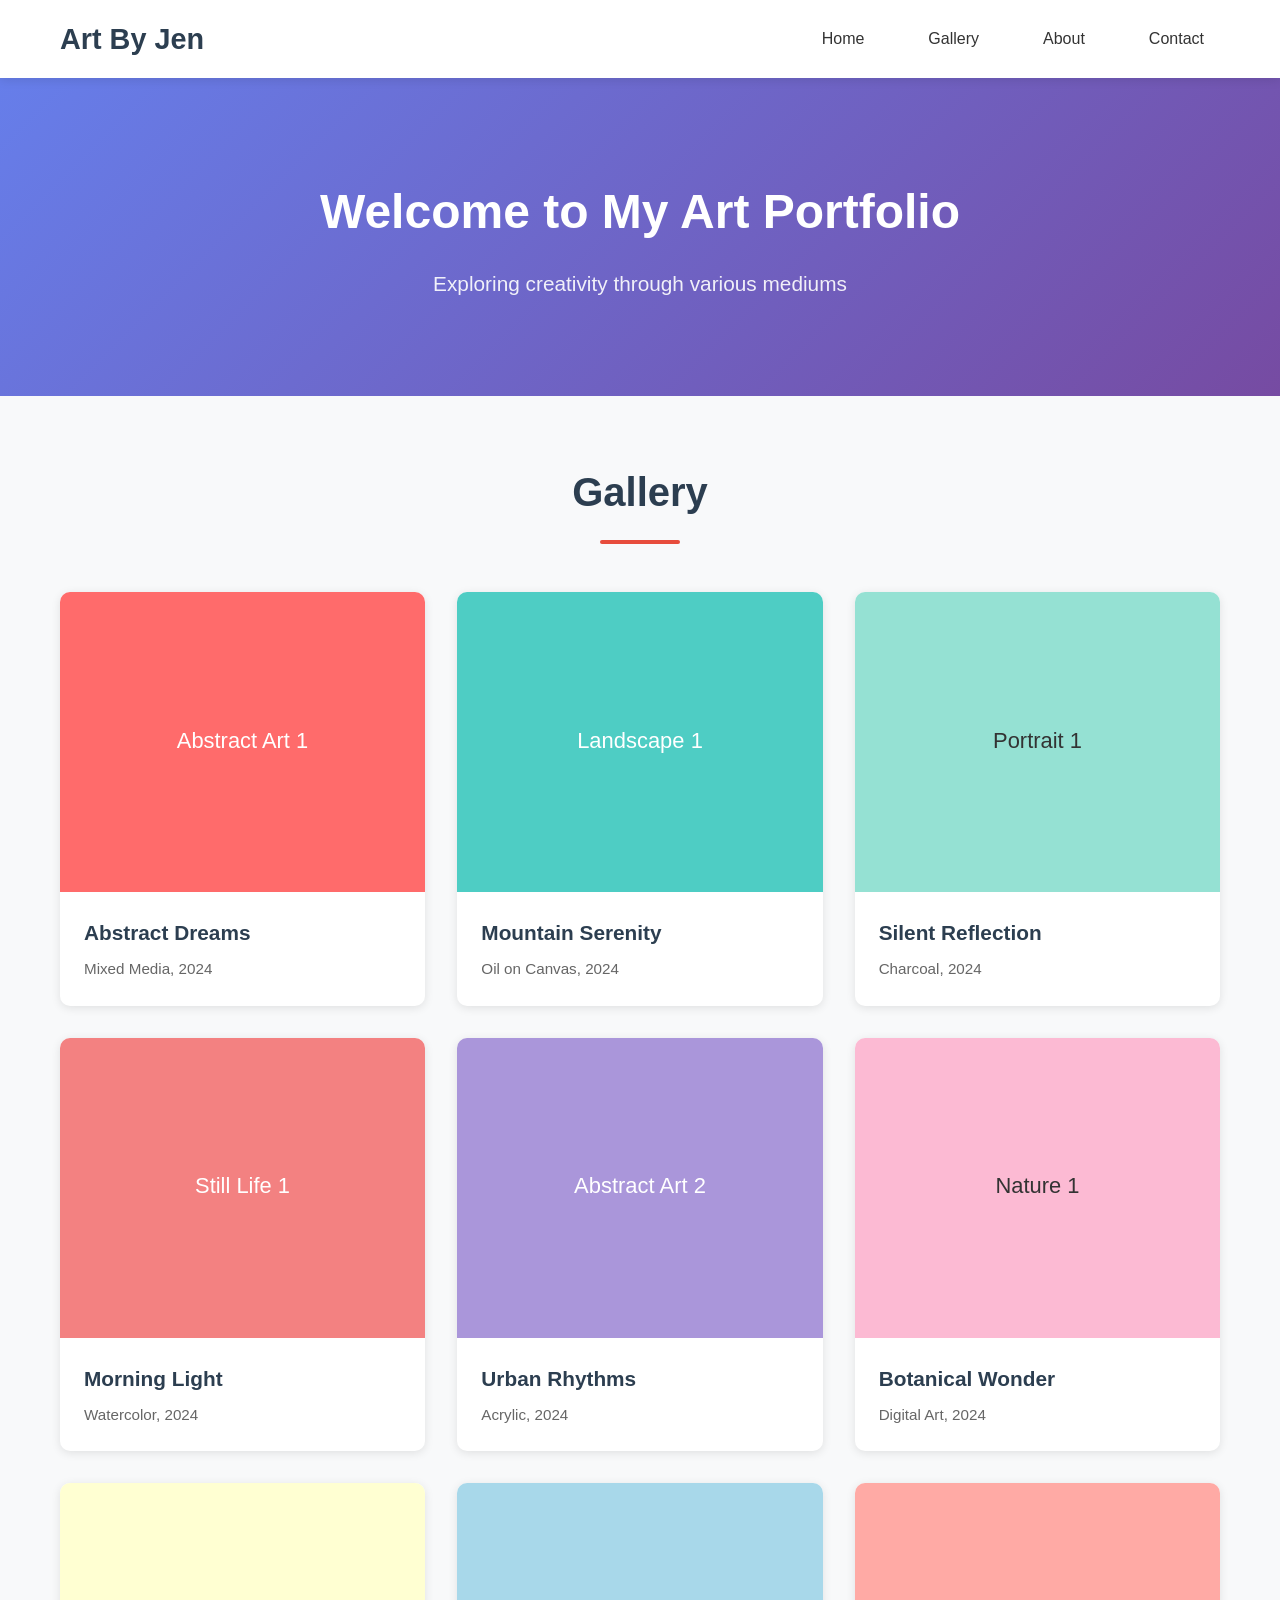
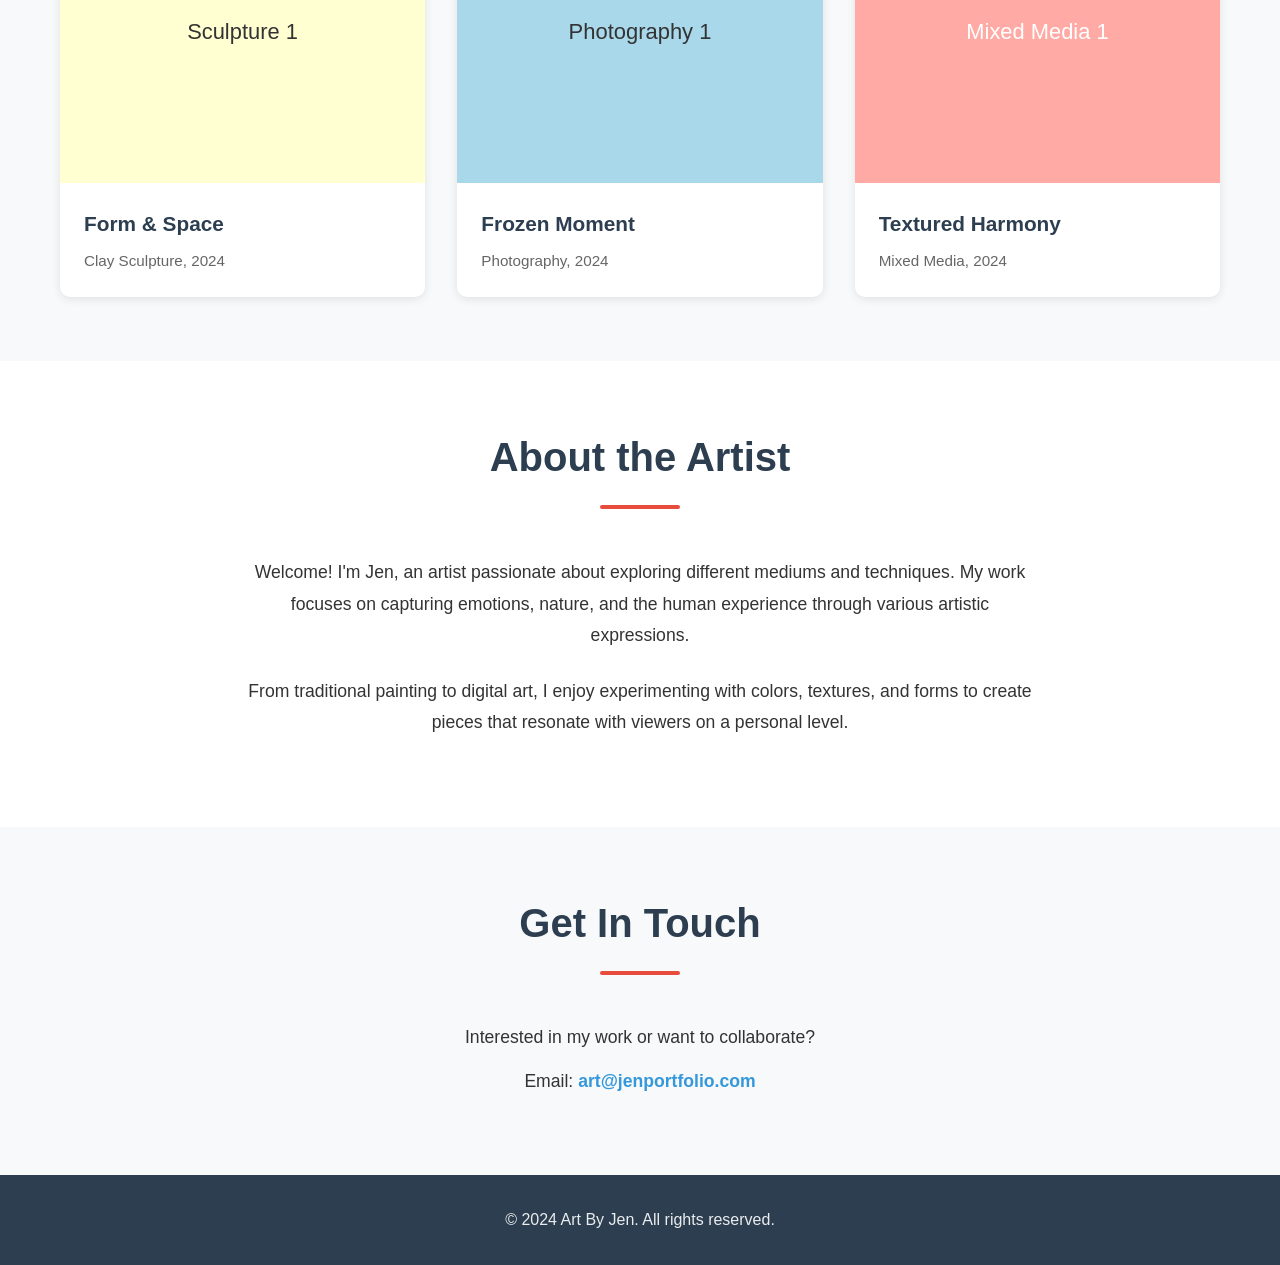
==== index.html @ 249274a8 "Create simple art portfolio website with placeholder images Co-authored-by: Dime73 <12392618+Dime73@" ====
<!DOCTYPE html>
<html lang="en">
<head>
    <meta charset="UTF-8">
    <meta name="viewport" content="width=device-width, initial-scale=1.0">
    <meta name="description" content="Art Portfolio by Jen - Showcasing creative artwork">
    <title>Art By Jen - Portfolio</title>
    <link rel="stylesheet" href="styles.css">
</head>
<body>
    <header>
        <nav>
            <div class="container">
                <h1 class="logo">Art By Jen</h1>
                <ul class="nav-links">
                    <li><a href="#home">Home</a></li>
                    <li><a href="#gallery">Gallery</a></li>
                    <li><a href="#about">About</a></li>
                    <li><a href="#contact">Contact</a></li>
                </ul>
            </div>
        </nav>
    </header>

    <main>
        <section id="home" class="hero">
            <div class="hero-content">
                <h2>Welcome to My Art Portfolio</h2>
                <p>Exploring creativity through various mediums</p>
            </div>
        </section>

        <section id="gallery" class="gallery-section">
            <div class="container">
                <h2 class="section-title">Gallery</h2>
                <div class="gallery-grid">
                    <div class="gallery-item">
                        <img src="images/art1.svg" alt="Abstract Art 1">
                        <div class="gallery-item-info">
                            <h3>Abstract Dreams</h3>
                            <p>Mixed Media, 2024</p>
                        </div>
                    </div>
                    <div class="gallery-item">
                        <img src="images/art2.svg" alt="Landscape 1">
                        <div class="gallery-item-info">
                            <h3>Mountain Serenity</h3>
                            <p>Oil on Canvas, 2024</p>
                        </div>
                    </div>
                    <div class="gallery-item">
                        <img src="images/art3.svg" alt="Portrait 1">
                        <div class="gallery-item-info">
                            <h3>Silent Reflection</h3>
                            <p>Charcoal, 2024</p>
                        </div>
                    </div>
                    <div class="gallery-item">
                        <img src="images/art4.svg" alt="Still Life 1">
                        <div class="gallery-item-info">
                            <h3>Morning Light</h3>
                            <p>Watercolor, 2024</p>
                        </div>
                    </div>
                    <div class="gallery-item">
                        <img src="images/art5.svg" alt="Abstract Art 2">
                        <div class="gallery-item-info">
                            <h3>Urban Rhythms</h3>
                            <p>Acrylic, 2024</p>
                        </div>
                    </div>
                    <div class="gallery-item">
                        <img src="images/art6.svg" alt="Nature 1">
                        <div class="gallery-item-info">
                            <h3>Botanical Wonder</h3>
                            <p>Digital Art, 2024</p>
                        </div>
                    </div>
                    <div class="gallery-item">
                        <img src="images/art7.svg" alt="Sculpture 1">
                        <div class="gallery-item-info">
                            <h3>Form & Space</h3>
                            <p>Clay Sculpture, 2024</p>
                        </div>
                    </div>
                    <div class="gallery-item">
                        <img src="images/art8.svg" alt="Photography 1">
                        <div class="gallery-item-info">
                            <h3>Frozen Moment</h3>
                            <p>Photography, 2024</p>
                        </div>
                    </div>
                    <div class="gallery-item">
                        <img src="images/art9.svg" alt="Mixed Media 1">
                        <div class="gallery-item-info">
                            <h3>Textured Harmony</h3>
                            <p>Mixed Media, 2024</p>
                        </div>
                    </div>
                </div>
            </div>
        </section>

        <section id="about" class="about-section">
            <div class="container">
                <h2 class="section-title">About the Artist</h2>
                <div class="about-content">
                    <div class="about-text">
                        <p>Welcome! I'm Jen, an artist passionate about exploring different mediums and techniques. My work focuses on capturing emotions, nature, and the human experience through various artistic expressions.</p>
                        <p>From traditional painting to digital art, I enjoy experimenting with colors, textures, and forms to create pieces that resonate with viewers on a personal level.</p>
                    </div>
                </div>
            </div>
        </section>

        <section id="contact" class="contact-section">
            <div class="container">
                <h2 class="section-title">Get In Touch</h2>
                <div class="contact-content">
                    <p>Interested in my work or want to collaborate?</p>
                    <p>Email: <a href="mailto:art@jenportfolio.com">art@jenportfolio.com</a></p>
                </div>
            </div>
        </section>
    </main>

    <footer>
        <div class="container">
            <p>&copy; 2024 Art By Jen. All rights reserved.</p>
        </div>
    </footer>
</body>
</html>
---- styles.css ----
/* Reset and Base Styles */
* {
    margin: 0;
    padding: 0;
    box-sizing: border-box;
}

:root {
    --primary-color: #2c3e50;
    --secondary-color: #e74c3c;
    --accent-color: #3498db;
    --text-color: #333;
    --light-bg: #f8f9fa;
    --white: #ffffff;
    --shadow: 0 2px 10px rgba(0, 0, 0, 0.1);
    --transition: all 0.3s ease;
}

body {
    font-family: 'Segoe UI', Tahoma, Geneva, Verdana, sans-serif;
    line-height: 1.6;
    color: var(--text-color);
    background-color: var(--white);
}

.container {
    max-width: 1200px;
    margin: 0 auto;
    padding: 0 20px;
}

/* Header and Navigation */
header {
    background-color: var(--white);
    box-shadow: var(--shadow);
    position: sticky;
    top: 0;
    z-index: 100;
}

nav {
    padding: 1rem 0;
}

nav .container {
    display: flex;
    justify-content: space-between;
    align-items: center;
}

.logo {
    font-size: 1.8rem;
    color: var(--primary-color);
    font-weight: 700;
}

.nav-links {
    display: flex;
    list-style: none;
    gap: 2rem;
}

.nav-links a {
    text-decoration: none;
    color: var(--text-color);
    font-weight: 500;
    transition: var(--transition);
    padding: 0.5rem 1rem;
    border-radius: 5px;
}

.nav-links a:hover {
    color: var(--secondary-color);
    background-color: var(--light-bg);
}

/* Hero Section */
.hero {
    background: linear-gradient(135deg, #667eea 0%, #764ba2 100%);
    color: var(--white);
    padding: 6rem 0;
    text-align: center;
}

.hero-content h2 {
    font-size: 3rem;
    margin-bottom: 1rem;
    animation: fadeInUp 1s ease;
}

.hero-content p {
    font-size: 1.3rem;
    opacity: 0.9;
    animation: fadeInUp 1s ease 0.2s backwards;
}

@keyframes fadeInUp {
    from {
        opacity: 0;
        transform: translateY(30px);
    }
    to {
        opacity: 1;
        transform: translateY(0);
    }
}

/* Section Styles */
section {
    padding: 4rem 0;
}

.section-title {
    font-size: 2.5rem;
    text-align: center;
    margin-bottom: 3rem;
    color: var(--primary-color);
    position: relative;
}

.section-title::after {
    content: '';
    display: block;
    width: 80px;
    height: 4px;
    background-color: var(--secondary-color);
    margin: 1rem auto 0;
    border-radius: 2px;
}

/* Gallery Section */
.gallery-section {
    background-color: var(--light-bg);
}

.gallery-grid {
    display: grid;
    grid-template-columns: repeat(auto-fill, minmax(300px, 1fr));
    gap: 2rem;
    margin-top: 2rem;
}

.gallery-item {
    background-color: var(--white);
    border-radius: 10px;
    overflow: hidden;
    box-shadow: var(--shadow);
    transition: var(--transition);
    cursor: pointer;
}

.gallery-item:hover {
    transform: translateY(-10px);
    box-shadow: 0 8px 20px rgba(0, 0, 0, 0.15);
}

.gallery-item img {
    width: 100%;
    height: 300px;
    object-fit: cover;
    display: block;
}

.gallery-item-info {
    padding: 1.5rem;
}

.gallery-item-info h3 {
    font-size: 1.3rem;
    color: var(--primary-color);
    margin-bottom: 0.5rem;
}

.gallery-item-info p {
    color: #666;
    font-size: 0.95rem;
}

/* About Section */
.about-content {
    max-width: 800px;
    margin: 0 auto;
}

.about-text {
    text-align: center;
    line-height: 1.8;
}

.about-text p {
    margin-bottom: 1.5rem;
    font-size: 1.1rem;
}

/* Contact Section */
.contact-section {
    background-color: var(--light-bg);
}

.contact-content {
    text-align: center;
    font-size: 1.1rem;
}

.contact-content p {
    margin-bottom: 1rem;
}

.contact-content a {
    color: var(--accent-color);
    text-decoration: none;
    font-weight: 600;
    transition: var(--transition);
}

.contact-content a:hover {
    color: var(--secondary-color);
}

/* Footer */
footer {
    background-color: var(--primary-color);
    color: var(--white);
    text-align: center;
    padding: 2rem 0;
}

footer p {
    opacity: 0.9;
}

/* Responsive Design */
@media (max-width: 768px) {
    .nav-links {
        gap: 1rem;
    }

    .nav-links a {
        padding: 0.5rem;
        font-size: 0.9rem;
    }

    .logo {
        font-size: 1.5rem;
    }

    .hero-content h2 {
        font-size: 2rem;
    }

    .hero-content p {
        font-size: 1.1rem;
    }

    .section-title {
        font-size: 2rem;
    }

    .gallery-grid {
        grid-template-columns: repeat(auto-fill, minmax(250px, 1fr));
        gap: 1.5rem;
    }
}

@media (max-width: 480px) {
    nav .container {
        flex-direction: column;
        gap: 1rem;
    }

    .nav-links {
        flex-wrap: wrap;
        justify-content: center;
    }

    .gallery-grid {
        grid-template-columns: 1fr;
    }

    .hero {
        padding: 3rem 0;
    }
}
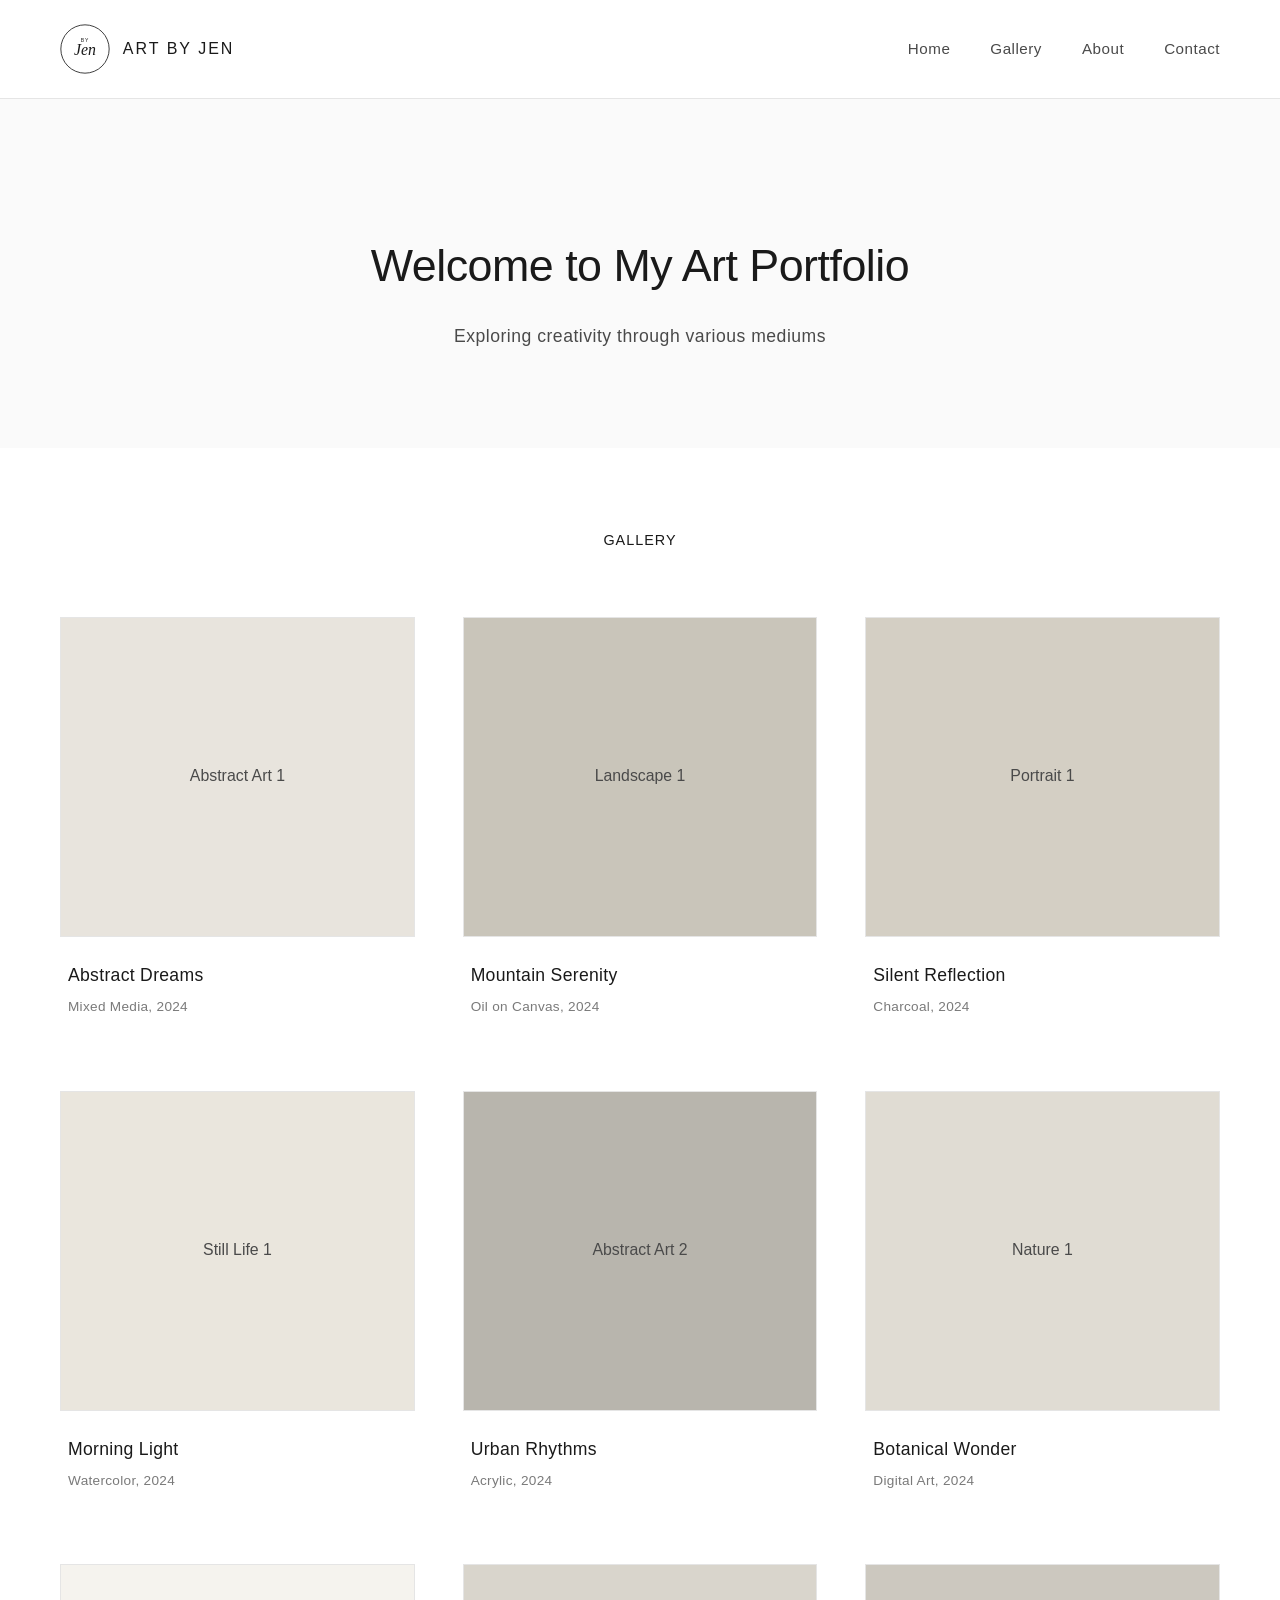
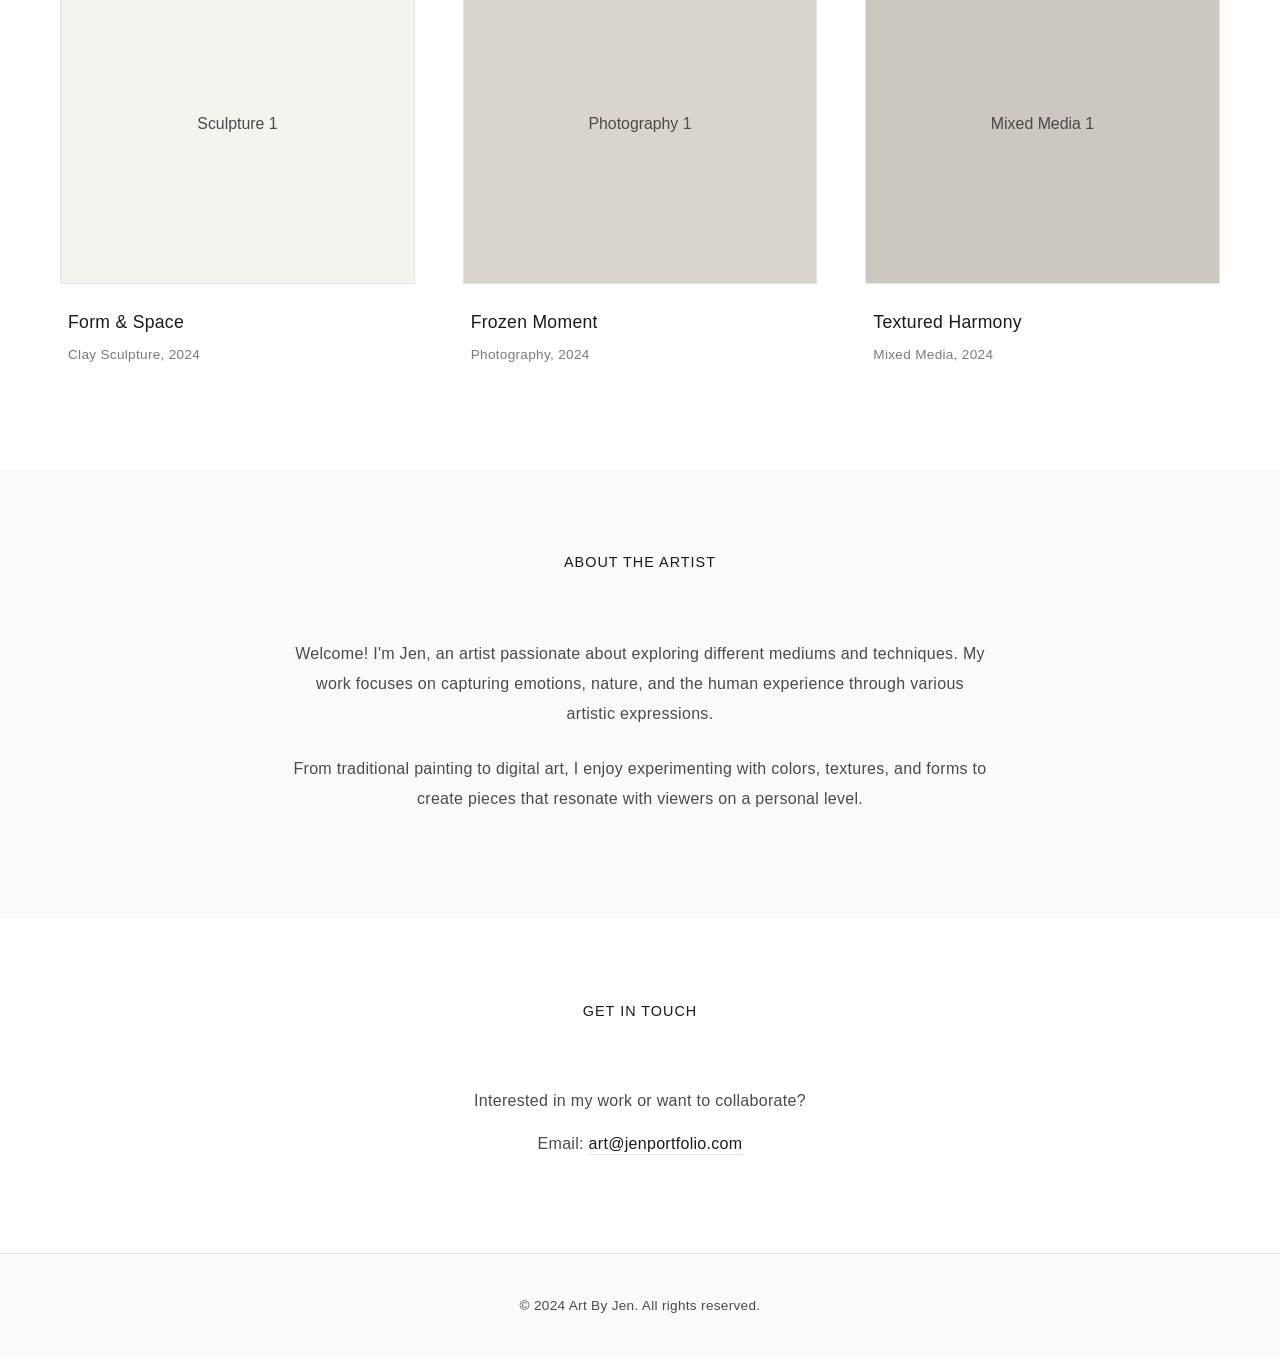
==== commit 3f15c7c9: "Redesign with Scandinavian minimalist aesthetic and add logo Co-authored-by: Dime73 <12392618+Dime73" ====
--- a/index.html
+++ b/index.html
@@ -11,7 +11,10 @@
     <header>
         <nav>
             <div class="container">
-                <h1 class="logo">Art By Jen</h1>
+                <div class="logo">
+                    <img src="images/logo.svg" alt="BY Jen Logo">
+                    <span>Art By Jen</span>
+                </div>
                 <ul class="nav-links">
                     <li><a href="#home">Home</a></li>
                     <li><a href="#gallery">Gallery</a></li>
--- a/styles.css
+++ b/styles.css
@@ -6,21 +6,24 @@
 }
 
 :root {
-    --primary-color: #2c3e50;
-    --secondary-color: #e74c3c;
-    --accent-color: #3498db;
-    --text-color: #333;
-    --light-bg: #f8f9fa;
+    --primary-color: #1a1a1a;
+    --secondary-color: #4a4a4a;
+    --accent-color: #7a7a7a;
+    --text-color: #2d2d2d;
+    --light-bg: #fafafa;
     --white: #ffffff;
-    --shadow: 0 2px 10px rgba(0, 0, 0, 0.1);
+    --border-color: #e5e5e5;
+    --shadow: 0 1px 3px rgba(0, 0, 0, 0.08);
     --transition: all 0.3s ease;
 }
 
 body {
-    font-family: 'Segoe UI', Tahoma, Geneva, Verdana, sans-serif;
-    line-height: 1.6;
+    font-family: -apple-system, BlinkMacSystemFont, 'Segoe UI', 'Helvetica Neue', Arial, sans-serif;
+    line-height: 1.7;
     color: var(--text-color);
     background-color: var(--white);
+    font-weight: 300;
+    letter-spacing: 0.3px;
 }
 
 .container {
@@ -32,14 +35,14 @@
 /* Header and Navigation */
 header {
     background-color: var(--white);
-    box-shadow: var(--shadow);
+    border-bottom: 1px solid var(--border-color);
     position: sticky;
     top: 0;
     z-index: 100;
 }
 
 nav {
-    padding: 1rem 0;
+    padding: 1.5rem 0;
 }
 
 nav .container {
@@ -49,199 +52,214 @@
 }
 
 .logo {
-    font-size: 1.8rem;
-    color: var(--primary-color);
-    font-weight: 700;
+    display: flex;
+    align-items: center;
+    gap: 0.8rem;
+    font-size: 1rem;
+    color: var(--primary-color);
+    font-weight: 400;
+    letter-spacing: 2px;
+    text-transform: uppercase;
+}
+
+.logo img {
+    width: 50px;
+    height: 50px;
 }
 
 .nav-links {
     display: flex;
     list-style: none;
-    gap: 2rem;
+    gap: 2.5rem;
 }
 
 .nav-links a {
     text-decoration: none;
-    color: var(--text-color);
-    font-weight: 500;
+    color: var(--secondary-color);
+    font-weight: 300;
+    font-size: 0.95rem;
     transition: var(--transition);
-    padding: 0.5rem 1rem;
-    border-radius: 5px;
+    letter-spacing: 0.5px;
 }
 
 .nav-links a:hover {
-    color: var(--secondary-color);
-    background-color: var(--light-bg);
+    color: var(--primary-color);
 }
 
 /* Hero Section */
 .hero {
-    background: linear-gradient(135deg, #667eea 0%, #764ba2 100%);
-    color: var(--white);
-    padding: 6rem 0;
+    background-color: var(--light-bg);
+    color: var(--primary-color);
+    padding: 8rem 0 6rem;
     text-align: center;
 }
 
 .hero-content h2 {
-    font-size: 3rem;
-    margin-bottom: 1rem;
-    animation: fadeInUp 1s ease;
+    font-size: 2.8rem;
+    margin-bottom: 1.2rem;
+    font-weight: 300;
+    letter-spacing: -0.5px;
 }
 
 .hero-content p {
-    font-size: 1.3rem;
-    opacity: 0.9;
-    animation: fadeInUp 1s ease 0.2s backwards;
-}
-
-@keyframes fadeInUp {
-    from {
-        opacity: 0;
-        transform: translateY(30px);
-    }
-    to {
-        opacity: 1;
-        transform: translateY(0);
-    }
+    font-size: 1.1rem;
+    color: var(--secondary-color);
+    font-weight: 300;
+    letter-spacing: 0.5px;
 }
 
 /* Section Styles */
 section {
-    padding: 4rem 0;
+    padding: 5rem 0;
 }
 
 .section-title {
-    font-size: 2.5rem;
-    text-align: center;
-    margin-bottom: 3rem;
-    color: var(--primary-color);
-    position: relative;
-}
-
-.section-title::after {
-    content: '';
-    display: block;
-    width: 80px;
-    height: 4px;
-    background-color: var(--secondary-color);
-    margin: 1rem auto 0;
-    border-radius: 2px;
+    font-size: 2rem;
+    text-align: center;
+    margin-bottom: 4rem;
+    color: var(--primary-color);
+    font-weight: 300;
+    letter-spacing: 1px;
+    text-transform: uppercase;
+    font-size: 0.9rem;
 }
 
 /* Gallery Section */
 .gallery-section {
-    background-color: var(--light-bg);
+    background-color: var(--white);
 }
 
 .gallery-grid {
     display: grid;
-    grid-template-columns: repeat(auto-fill, minmax(300px, 1fr));
-    gap: 2rem;
+    grid-template-columns: repeat(auto-fill, minmax(320px, 1fr));
+    gap: 3rem;
     margin-top: 2rem;
 }
 
 .gallery-item {
     background-color: var(--white);
-    border-radius: 10px;
     overflow: hidden;
-    box-shadow: var(--shadow);
     transition: var(--transition);
-    cursor: pointer;
 }
 
 .gallery-item:hover {
-    transform: translateY(-10px);
-    box-shadow: 0 8px 20px rgba(0, 0, 0, 0.15);
+    transform: translateY(-3px);
 }
 
 .gallery-item img {
     width: 100%;
-    height: 300px;
+    height: 320px;
     object-fit: cover;
     display: block;
+    border: 1px solid var(--border-color);
 }
 
 .gallery-item-info {
-    padding: 1.5rem;
+    padding: 1.5rem 0.5rem;
 }
 
 .gallery-item-info h3 {
-    font-size: 1.3rem;
-    color: var(--primary-color);
-    margin-bottom: 0.5rem;
+    font-size: 1.1rem;
+    color: var(--primary-color);
+    margin-bottom: 0.3rem;
+    font-weight: 400;
+    letter-spacing: 0.3px;
 }
 
 .gallery-item-info p {
-    color: #666;
-    font-size: 0.95rem;
+    color: var(--accent-color);
+    font-size: 0.85rem;
+    font-weight: 300;
+    letter-spacing: 0.3px;
 }
 
 /* About Section */
+.about-section {
+    background-color: var(--light-bg);
+}
+
 .about-content {
-    max-width: 800px;
+    max-width: 700px;
     margin: 0 auto;
 }
 
 .about-text {
     text-align: center;
-    line-height: 1.8;
+    line-height: 1.9;
 }
 
 .about-text p {
     margin-bottom: 1.5rem;
-    font-size: 1.1rem;
+    font-size: 1rem;
+    color: var(--secondary-color);
+    font-weight: 300;
 }
 
 /* Contact Section */
 .contact-section {
-    background-color: var(--light-bg);
+    background-color: var(--white);
 }
 
 .contact-content {
     text-align: center;
-    font-size: 1.1rem;
+    font-size: 1rem;
 }
 
 .contact-content p {
     margin-bottom: 1rem;
+    color: var(--secondary-color);
+    font-weight: 300;
 }
 
 .contact-content a {
-    color: var(--accent-color);
+    color: var(--primary-color);
     text-decoration: none;
-    font-weight: 600;
+    font-weight: 400;
     transition: var(--transition);
+    border-bottom: 1px solid var(--border-color);
+    padding-bottom: 2px;
 }
 
 .contact-content a:hover {
-    color: var(--secondary-color);
+    border-bottom-color: var(--primary-color);
 }
 
 /* Footer */
 footer {
-    background-color: var(--primary-color);
-    color: var(--white);
-    text-align: center;
-    padding: 2rem 0;
+    background-color: var(--light-bg);
+    color: var(--secondary-color);
+    text-align: center;
+    padding: 2.5rem 0;
+    border-top: 1px solid var(--border-color);
 }
 
 footer p {
-    opacity: 0.9;
+    font-size: 0.85rem;
+    font-weight: 300;
+    letter-spacing: 0.3px;
 }
 
 /* Responsive Design */
 @media (max-width: 768px) {
     .nav-links {
-        gap: 1rem;
+        gap: 1.5rem;
     }
 
     .nav-links a {
-        padding: 0.5rem;
         font-size: 0.9rem;
     }
 
     .logo {
-        font-size: 1.5rem;
+        font-size: 0.9rem;
+    }
+
+    .logo img {
+        width: 40px;
+        height: 40px;
+    }
+
+    .hero {
+        padding: 5rem 0 4rem;
     }
 
     .hero-content h2 {
@@ -249,16 +267,16 @@
     }
 
     .hero-content p {
-        font-size: 1.1rem;
-    }
-
-    .section-title {
-        font-size: 2rem;
+        font-size: 1rem;
     }
 
     .gallery-grid {
-        grid-template-columns: repeat(auto-fill, minmax(250px, 1fr));
-        gap: 1.5rem;
+        grid-template-columns: repeat(auto-fill, minmax(280px, 1fr));
+        gap: 2rem;
+    }
+
+    section {
+        padding: 3.5rem 0;
     }
 }
 
@@ -271,13 +289,19 @@
     .nav-links {
         flex-wrap: wrap;
         justify-content: center;
+        gap: 1rem;
     }
 
     .gallery-grid {
         grid-template-columns: 1fr;
+        gap: 2.5rem;
     }
 
     .hero {
-        padding: 3rem 0;
-    }
-}
+        padding: 3.5rem 0 3rem;
+    }
+
+    .hero-content h2 {
+        font-size: 1.8rem;
+    }
+}
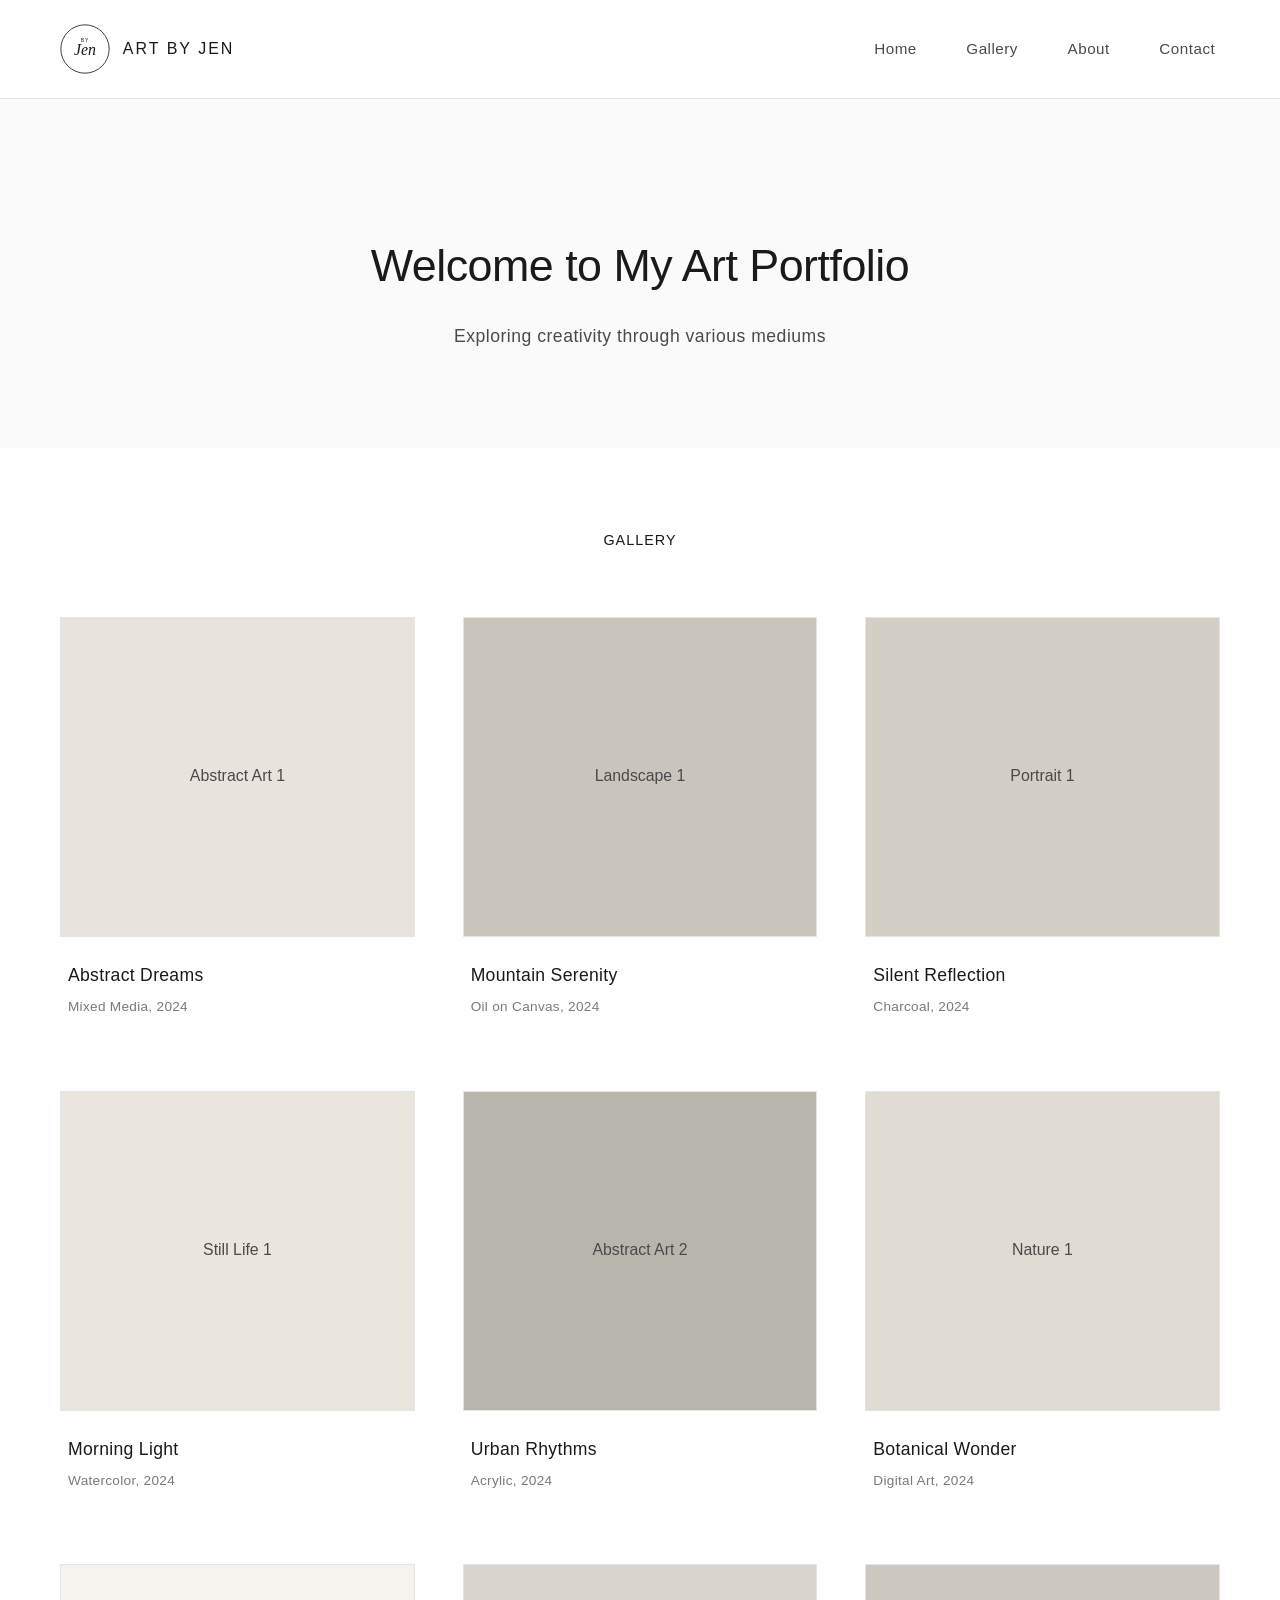
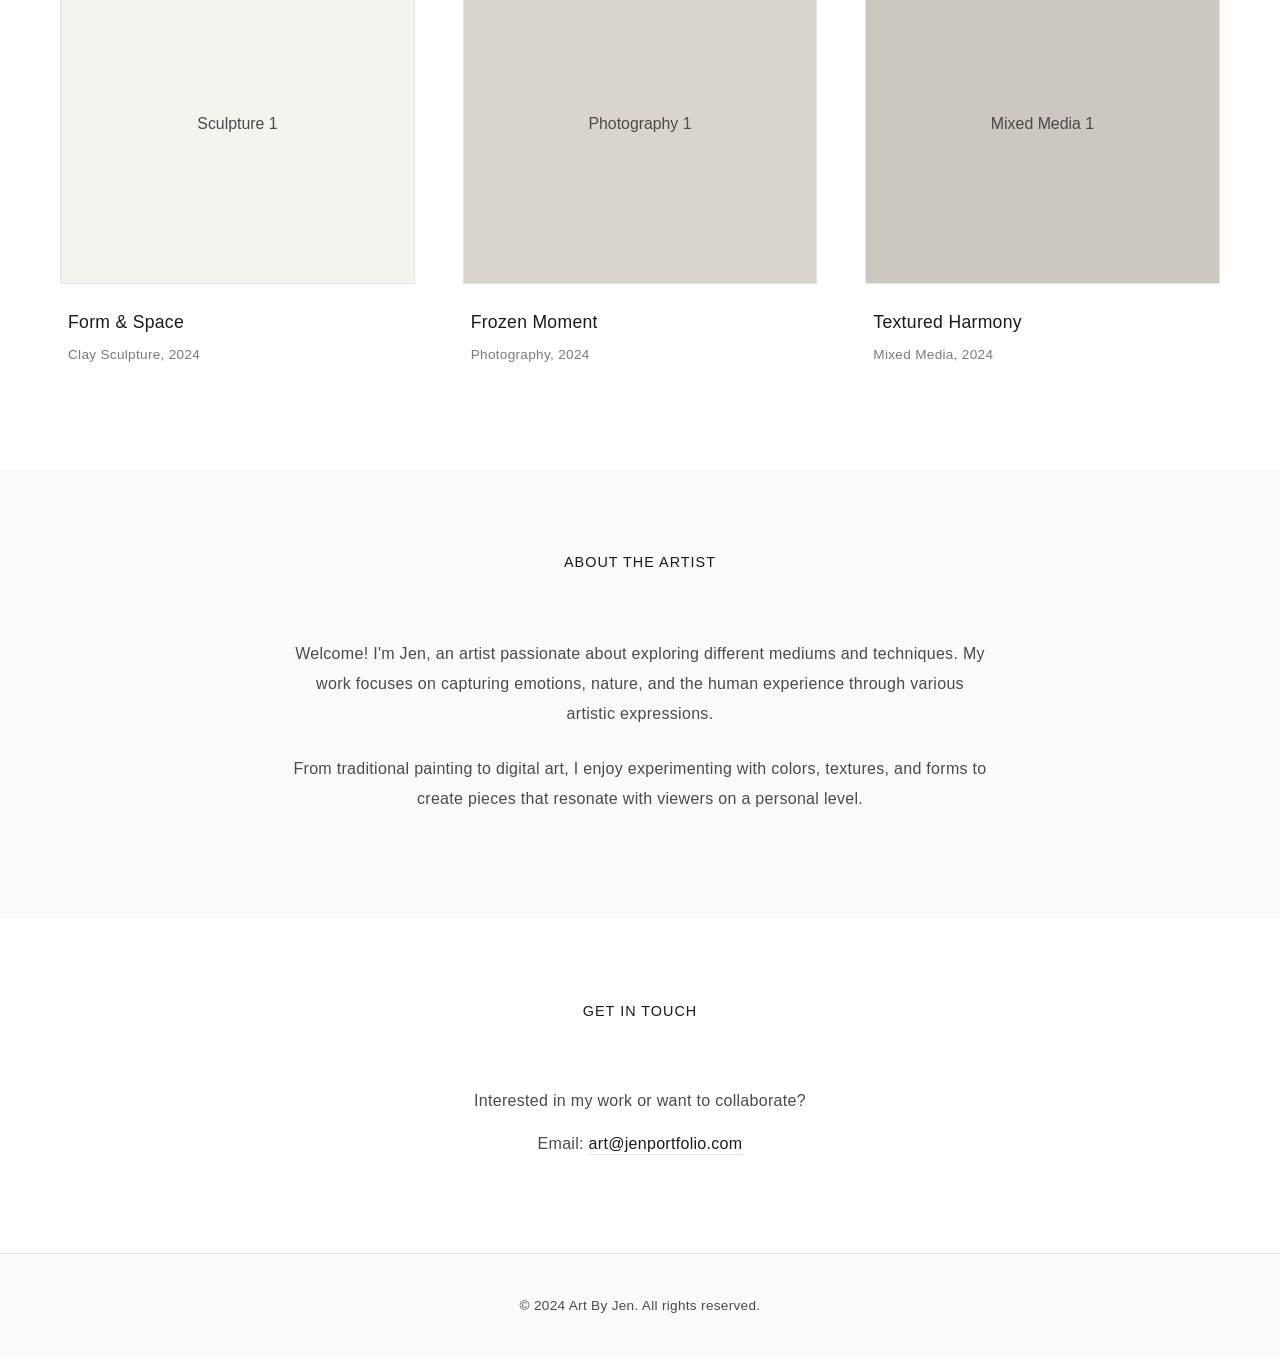
==== commit f24ec383: "Add Decap CMS for non-technical content management Co-authored-by: Dime73 <12392618+Dime73@users.nor" ====
--- a/index.html
+++ b/index.html
@@ -6,6 +6,7 @@
     <meta name="description" content="Art Portfolio by Jen - Showcasing creative artwork">
     <title>Art By Jen - Portfolio</title>
     <link rel="stylesheet" href="styles.css">
+    <script src="content-loader.js" defer></script>
 </head>
 <body>
     <header>
--- a/styles.css
+++ b/styles.css
@@ -80,6 +80,7 @@
     font-size: 0.95rem;
     transition: var(--transition);
     letter-spacing: 0.5px;
+    padding: 0.5rem 0.3rem;
 }
 
 .nav-links a:hover {
@@ -114,7 +115,6 @@
 }
 
 .section-title {
-    font-size: 2rem;
     text-align: center;
     margin-bottom: 4rem;
     color: var(--primary-color);
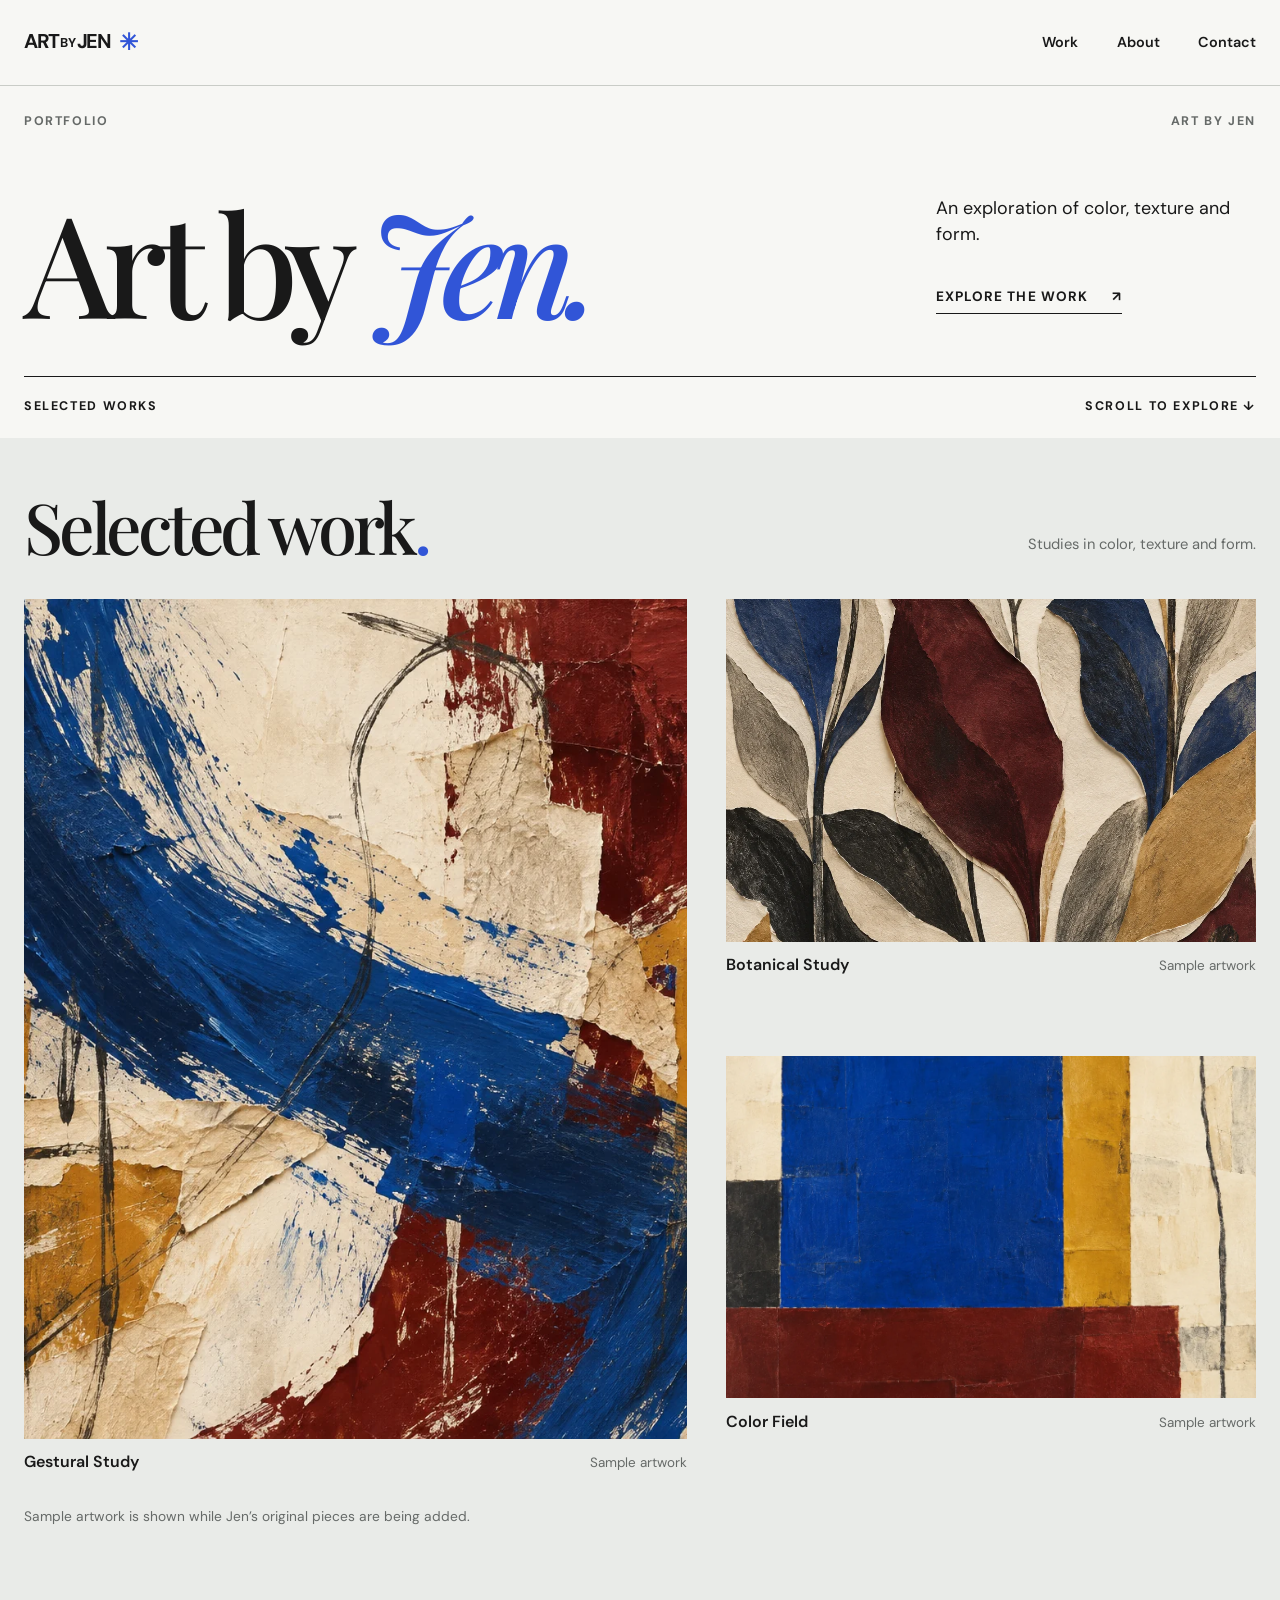
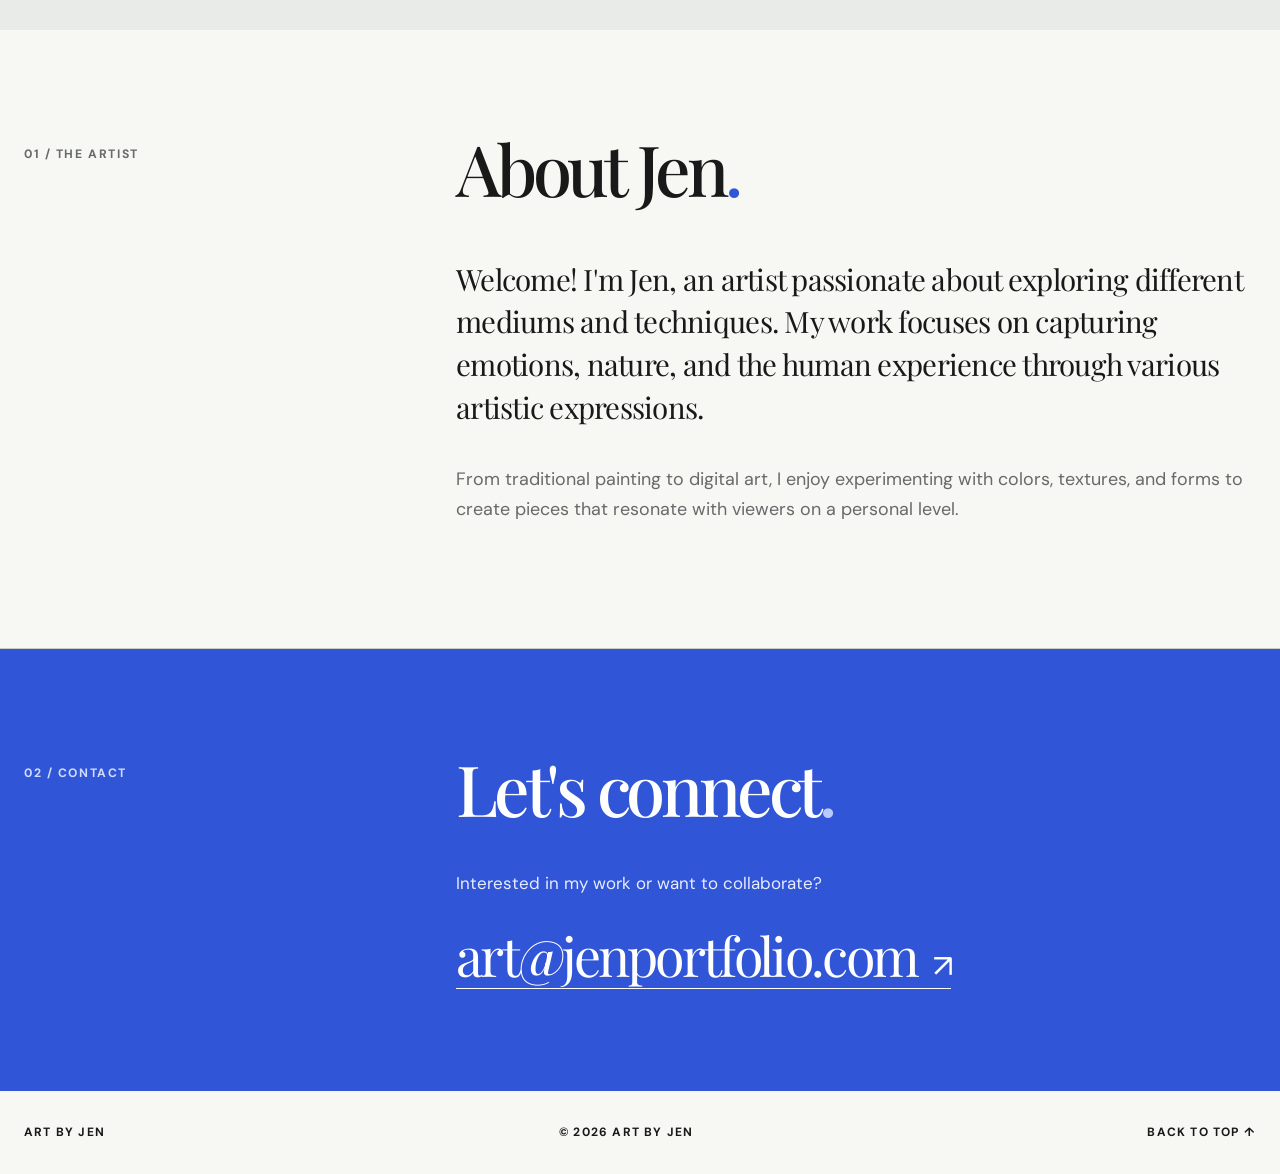
==== commit 69b56be8: "Build modern Art by Jen portfolio" ====
--- a/index.html
+++ b/index.html
@@ -1,137 +1,58 @@
-<!DOCTYPE html>
+<!doctype html>
 <html lang="en">
 <head>
-    <meta charset="UTF-8">
-    <meta name="viewport" content="width=device-width, initial-scale=1.0">
-    <meta name="description" content="Art Portfolio by Jen - Showcasing creative artwork">
-    <title>Art By Jen - Portfolio</title>
-    <link rel="stylesheet" href="styles.css">
-    <script src="content-loader.js" defer></script>
+  <meta charset="utf-8">
+  <meta name="viewport" content="width=device-width, initial-scale=1">
+  <meta name="description" content="Art by Jen — a portfolio of color, texture, and form.">
+  <meta name="theme-color" content="#f7f7f4">
+  <title>Art by Jen — Portfolio</title>
+  <link rel="icon" type="image/svg+xml" href="data:image/svg+xml,%3Csvg xmlns='http://www.w3.org/2000/svg' viewBox='0 0 64 64'%3E%3Crect width='64' height='64' rx='8' fill='%231b1b1b'/%3E%3Cpath d='M18 45V20h8v25c0 6-3 9-9 9h-4v-7h3c1 0 2-1 2-2zm17-25h8l5 11 5-11h8L52 38v16h-8V38z' fill='%23f7f7f4'/%3E%3C/svg%3E">
+  <link rel="stylesheet" href="styles.css">
+  <script src="content-loader.js" defer></script>
 </head>
 <body>
-    <header>
-        <nav>
-            <div class="container">
-                <div class="logo">
-                    <img src="images/logo.svg" alt="BY Jen Logo">
-                    <span>Art By Jen</span>
-                </div>
-                <ul class="nav-links">
-                    <li><a href="#home">Home</a></li>
-                    <li><a href="#gallery">Gallery</a></li>
-                    <li><a href="#about">About</a></li>
-                    <li><a href="#contact">Contact</a></li>
-                </ul>
-            </div>
-        </nav>
-    </header>
-
-    <main>
-        <section id="home" class="hero">
-            <div class="hero-content">
-                <h2>Welcome to My Art Portfolio</h2>
-                <p>Exploring creativity through various mediums</p>
-            </div>
-        </section>
-
-        <section id="gallery" class="gallery-section">
-            <div class="container">
-                <h2 class="section-title">Gallery</h2>
-                <div class="gallery-grid">
-                    <div class="gallery-item">
-                        <img src="images/art1.svg" alt="Abstract Art 1">
-                        <div class="gallery-item-info">
-                            <h3>Abstract Dreams</h3>
-                            <p>Mixed Media, 2024</p>
-                        </div>
-                    </div>
-                    <div class="gallery-item">
-                        <img src="images/art2.svg" alt="Landscape 1">
-                        <div class="gallery-item-info">
-                            <h3>Mountain Serenity</h3>
-                            <p>Oil on Canvas, 2024</p>
-                        </div>
-                    </div>
-                    <div class="gallery-item">
-                        <img src="images/art3.svg" alt="Portrait 1">
-                        <div class="gallery-item-info">
-                            <h3>Silent Reflection</h3>
-                            <p>Charcoal, 2024</p>
-                        </div>
-                    </div>
-                    <div class="gallery-item">
-                        <img src="images/art4.svg" alt="Still Life 1">
-                        <div class="gallery-item-info">
-                            <h3>Morning Light</h3>
-                            <p>Watercolor, 2024</p>
-                        </div>
-                    </div>
-                    <div class="gallery-item">
-                        <img src="images/art5.svg" alt="Abstract Art 2">
-                        <div class="gallery-item-info">
-                            <h3>Urban Rhythms</h3>
-                            <p>Acrylic, 2024</p>
-                        </div>
-                    </div>
-                    <div class="gallery-item">
-                        <img src="images/art6.svg" alt="Nature 1">
-                        <div class="gallery-item-info">
-                            <h3>Botanical Wonder</h3>
-                            <p>Digital Art, 2024</p>
-                        </div>
-                    </div>
-                    <div class="gallery-item">
-                        <img src="images/art7.svg" alt="Sculpture 1">
-                        <div class="gallery-item-info">
-                            <h3>Form & Space</h3>
-                            <p>Clay Sculpture, 2024</p>
-                        </div>
-                    </div>
-                    <div class="gallery-item">
-                        <img src="images/art8.svg" alt="Photography 1">
-                        <div class="gallery-item-info">
-                            <h3>Frozen Moment</h3>
-                            <p>Photography, 2024</p>
-                        </div>
-                    </div>
-                    <div class="gallery-item">
-                        <img src="images/art9.svg" alt="Mixed Media 1">
-                        <div class="gallery-item-info">
-                            <h3>Textured Harmony</h3>
-                            <p>Mixed Media, 2024</p>
-                        </div>
-                    </div>
-                </div>
-            </div>
-        </section>
-
-        <section id="about" class="about-section">
-            <div class="container">
-                <h2 class="section-title">About the Artist</h2>
-                <div class="about-content">
-                    <div class="about-text">
-                        <p>Welcome! I'm Jen, an artist passionate about exploring different mediums and techniques. My work focuses on capturing emotions, nature, and the human experience through various artistic expressions.</p>
-                        <p>From traditional painting to digital art, I enjoy experimenting with colors, textures, and forms to create pieces that resonate with viewers on a personal level.</p>
-                    </div>
-                </div>
-            </div>
-        </section>
-
-        <section id="contact" class="contact-section">
-            <div class="container">
-                <h2 class="section-title">Get In Touch</h2>
-                <div class="contact-content">
-                    <p>Interested in my work or want to collaborate?</p>
-                    <p>Email: <a href="mailto:art@jenportfolio.com">art@jenportfolio.com</a></p>
-                </div>
-            </div>
-        </section>
-    </main>
-
-    <footer>
-        <div class="container">
-            <p>&copy; 2024 Art By Jen. All rights reserved.</p>
+  <a class="skip-link" href="#main">Skip to content</a>
+  <header class="site-header">
+    <div class="container header-inner">
+      <a class="wordmark" href="#top" aria-label="Art by Jen, back to top">ART<span>BY</span>JEN<span class="wordmark-mark" aria-hidden="true">✳</span></a>
+      <nav aria-label="Main navigation"><a href="#gallery">Work</a><a href="#about">About</a><a href="#contact">Contact</a></nav>
+    </div>
+  </header>
+  <main id="main">
+    <section class="hero container" id="top" aria-labelledby="hero-title">
+      <div class="hero-kicker"><span>Portfolio</span><span>Art by Jen</span></div>
+      <div class="hero-main">
+        <h1 id="hero-title">Art by <em>Jen.</em></h1>
+        <div class="hero-aside"><p id="hero-subtitle">An exploration of color, texture and form.</p><a href="#gallery" class="text-link">Explore the work <span aria-hidden="true">↗</span></a></div>
+      </div>
+      <div class="hero-bottom"><span>Selected works</span><span>Scroll to explore ↓</span></div>
+    </section>
+    <section class="gallery-section" id="gallery" aria-labelledby="gallery-title">
+      <div class="container">
+        <div class="section-heading"><h2 id="gallery-title">Selected work<span class="heading-dot">.</span></h2><p>Studies in color, texture and form.</p></div>
+        <div class="gallery-grid" aria-live="polite">
+          <figure class="gallery-item"><div class="art-frame"><img src="images/gestural-abstraction.webp" alt="Abstract composition with sweeping cobalt marks"></div><figcaption class="gallery-item-info"><h3>Gestural Study</h3><p>Sample artwork</p></figcaption></figure>
+          <figure class="gallery-item"><div class="art-frame"><img src="images/sculptural-botanical.webp" alt="Sculptural botanical cut-paper forms"></div><figcaption class="gallery-item-info"><h3>Botanical Study</h3><p>Sample artwork</p></figcaption></figure>
+          <figure class="gallery-item"><div class="art-frame"><img src="images/geometric-colorfield.webp" alt="Textured geometric color planes"></div><figcaption class="gallery-item-info"><h3>Color Field</h3><p>Sample artwork</p></figcaption></figure>
         </div>
-    </footer>
+        <p class="gallery-note">Sample artwork is shown while Jen’s original pieces are being added.</p>
+      </div>
+    </section>
+    <section class="about-section" id="about" aria-labelledby="about-title"><div class="container about-grid">
+      <div class="section-index">01 / The artist</div>
+      <div><h2 id="about-title" class="section-title">About Jen<span class="heading-dot">.</span></h2><div class="about-text">
+        <p>Welcome! I'm Jen, an artist passionate about exploring different mediums and techniques. My work focuses on capturing emotions, nature, and the human experience through various artistic expressions.</p>
+        <p>From traditional painting to digital art, I enjoy experimenting with colors, textures, and forms to create pieces that resonate with viewers on a personal level.</p>
+      </div></div>
+    </div></section>
+    <section class="contact-section" id="contact" aria-labelledby="contact-title"><div class="container contact-grid">
+      <div class="section-index">02 / Contact</div>
+      <div><h2 id="contact-title" class="section-title">Let's connect<span class="heading-dot">.</span></h2><div class="contact-content">
+        <p>Interested in my work or want to collaborate?</p>
+        <a href="mailto:art@jenportfolio.com" class="contact-link">art@jenportfolio.com <span aria-hidden="true">↗</span></a>
+      </div></div>
+    </div></section>
+  </main>
+  <footer class="site-footer"><div class="container footer-inner"><span>ART BY JEN</span><span>© <span id="year">2026</span> Art by Jen</span><a href="#top">Back to top ↑</a></div></footer>
 </body>
 </html>
--- a/styles.css
+++ b/styles.css
@@ -1,307 +1,10 @@
-/* Reset and Base Styles */
-* {
-    margin: 0;
-    padding: 0;
-    box-sizing: border-box;
-}
-
-:root {
-    --primary-color: #1a1a1a;
-    --secondary-color: #4a4a4a;
-    --accent-color: #7a7a7a;
-    --text-color: #2d2d2d;
-    --light-bg: #fafafa;
-    --white: #ffffff;
-    --border-color: #e5e5e5;
-    --shadow: 0 1px 3px rgba(0, 0, 0, 0.08);
-    --transition: all 0.3s ease;
-}
-
-body {
-    font-family: -apple-system, BlinkMacSystemFont, 'Segoe UI', 'Helvetica Neue', Arial, sans-serif;
-    line-height: 1.7;
-    color: var(--text-color);
-    background-color: var(--white);
-    font-weight: 300;
-    letter-spacing: 0.3px;
-}
-
-.container {
-    max-width: 1200px;
-    margin: 0 auto;
-    padding: 0 20px;
-}
-
-/* Header and Navigation */
-header {
-    background-color: var(--white);
-    border-bottom: 1px solid var(--border-color);
-    position: sticky;
-    top: 0;
-    z-index: 100;
-}
-
-nav {
-    padding: 1.5rem 0;
-}
-
-nav .container {
-    display: flex;
-    justify-content: space-between;
-    align-items: center;
-}
-
-.logo {
-    display: flex;
-    align-items: center;
-    gap: 0.8rem;
-    font-size: 1rem;
-    color: var(--primary-color);
-    font-weight: 400;
-    letter-spacing: 2px;
-    text-transform: uppercase;
-}
-
-.logo img {
-    width: 50px;
-    height: 50px;
-}
-
-.nav-links {
-    display: flex;
-    list-style: none;
-    gap: 2.5rem;
-}
-
-.nav-links a {
-    text-decoration: none;
-    color: var(--secondary-color);
-    font-weight: 300;
-    font-size: 0.95rem;
-    transition: var(--transition);
-    letter-spacing: 0.5px;
-    padding: 0.5rem 0.3rem;
-}
-
-.nav-links a:hover {
-    color: var(--primary-color);
-}
-
-/* Hero Section */
-.hero {
-    background-color: var(--light-bg);
-    color: var(--primary-color);
-    padding: 8rem 0 6rem;
-    text-align: center;
-}
-
-.hero-content h2 {
-    font-size: 2.8rem;
-    margin-bottom: 1.2rem;
-    font-weight: 300;
-    letter-spacing: -0.5px;
-}
-
-.hero-content p {
-    font-size: 1.1rem;
-    color: var(--secondary-color);
-    font-weight: 300;
-    letter-spacing: 0.5px;
-}
-
-/* Section Styles */
-section {
-    padding: 5rem 0;
-}
-
-.section-title {
-    text-align: center;
-    margin-bottom: 4rem;
-    color: var(--primary-color);
-    font-weight: 300;
-    letter-spacing: 1px;
-    text-transform: uppercase;
-    font-size: 0.9rem;
-}
-
-/* Gallery Section */
-.gallery-section {
-    background-color: var(--white);
-}
-
-.gallery-grid {
-    display: grid;
-    grid-template-columns: repeat(auto-fill, minmax(320px, 1fr));
-    gap: 3rem;
-    margin-top: 2rem;
-}
-
-.gallery-item {
-    background-color: var(--white);
-    overflow: hidden;
-    transition: var(--transition);
-}
-
-.gallery-item:hover {
-    transform: translateY(-3px);
-}
-
-.gallery-item img {
-    width: 100%;
-    height: 320px;
-    object-fit: cover;
-    display: block;
-    border: 1px solid var(--border-color);
-}
-
-.gallery-item-info {
-    padding: 1.5rem 0.5rem;
-}
-
-.gallery-item-info h3 {
-    font-size: 1.1rem;
-    color: var(--primary-color);
-    margin-bottom: 0.3rem;
-    font-weight: 400;
-    letter-spacing: 0.3px;
-}
-
-.gallery-item-info p {
-    color: var(--accent-color);
-    font-size: 0.85rem;
-    font-weight: 300;
-    letter-spacing: 0.3px;
-}
-
-/* About Section */
-.about-section {
-    background-color: var(--light-bg);
-}
-
-.about-content {
-    max-width: 700px;
-    margin: 0 auto;
-}
-
-.about-text {
-    text-align: center;
-    line-height: 1.9;
-}
-
-.about-text p {
-    margin-bottom: 1.5rem;
-    font-size: 1rem;
-    color: var(--secondary-color);
-    font-weight: 300;
-}
-
-/* Contact Section */
-.contact-section {
-    background-color: var(--white);
-}
-
-.contact-content {
-    text-align: center;
-    font-size: 1rem;
-}
-
-.contact-content p {
-    margin-bottom: 1rem;
-    color: var(--secondary-color);
-    font-weight: 300;
-}
-
-.contact-content a {
-    color: var(--primary-color);
-    text-decoration: none;
-    font-weight: 400;
-    transition: var(--transition);
-    border-bottom: 1px solid var(--border-color);
-    padding-bottom: 2px;
-}
-
-.contact-content a:hover {
-    border-bottom-color: var(--primary-color);
-}
-
-/* Footer */
-footer {
-    background-color: var(--light-bg);
-    color: var(--secondary-color);
-    text-align: center;
-    padding: 2.5rem 0;
-    border-top: 1px solid var(--border-color);
-}
-
-footer p {
-    font-size: 0.85rem;
-    font-weight: 300;
-    letter-spacing: 0.3px;
-}
-
-/* Responsive Design */
-@media (max-width: 768px) {
-    .nav-links {
-        gap: 1.5rem;
-    }
-
-    .nav-links a {
-        font-size: 0.9rem;
-    }
-
-    .logo {
-        font-size: 0.9rem;
-    }
-
-    .logo img {
-        width: 40px;
-        height: 40px;
-    }
-
-    .hero {
-        padding: 5rem 0 4rem;
-    }
-
-    .hero-content h2 {
-        font-size: 2rem;
-    }
-
-    .hero-content p {
-        font-size: 1rem;
-    }
-
-    .gallery-grid {
-        grid-template-columns: repeat(auto-fill, minmax(280px, 1fr));
-        gap: 2rem;
-    }
-
-    section {
-        padding: 3.5rem 0;
-    }
-}
-
-@media (max-width: 480px) {
-    nav .container {
-        flex-direction: column;
-        gap: 1rem;
-    }
-
-    .nav-links {
-        flex-wrap: wrap;
-        justify-content: center;
-        gap: 1rem;
-    }
-
-    .gallery-grid {
-        grid-template-columns: 1fr;
-        gap: 2.5rem;
-    }
-
-    .hero {
-        padding: 3.5rem 0 3rem;
-    }
-
-    .hero-content h2 {
-        font-size: 1.8rem;
-    }
-}
+@import url('https://fonts.googleapis.com/css2?family=DM+Sans:wght@400;500;600;700&family=Playfair+Display:ital,wght@0,500;0,600;1,500&display=swap');
+:root{--paper:#f7f7f4;--ink:#191919;--muted:#666a68;--line:#c9ccc7;--blue:#3155d7}
+*{box-sizing:border-box}html{scroll-behavior:smooth}body{margin:0;background:var(--paper);color:var(--ink);font-family:'DM Sans',Arial,sans-serif;font-size:1rem;line-height:1.55}img{display:block;max-width:100%}a{color:inherit}:focus-visible{outline:3px solid var(--blue);outline-offset:4px}.container{width:min(100% - 3rem,1480px);margin-inline:auto}.skip-link{position:absolute;left:1rem;top:-5rem;background:var(--ink);color:white;padding:.65rem 1rem;z-index:100}.skip-link:focus{top:1rem}
+.site-header{position:relative;z-index:5;border-bottom:1px solid var(--line)}.header-inner{min-height:85px;display:flex;align-items:center;justify-content:space-between;gap:2rem}.wordmark{text-decoration:none;font-size:1.25rem;font-weight:700;letter-spacing:-.075em;white-space:nowrap}.wordmark span:first-child{font-size:.64em;vertical-align:middle;letter-spacing:-.04em;margin-inline:.12em}.wordmark-mark{color:var(--blue);margin-left:.4em;font-size:1.15em;vertical-align:middle}nav{display:flex;gap:clamp(1rem,3vw,3.4rem)}nav a{text-decoration:none;font-size:.9rem;font-weight:600;transition:color .2s}nav a:hover,.text-link:hover,.footer-inner a:hover{color:var(--blue)}
+.hero{padding-top:1.65rem}.hero-kicker,.hero-bottom{display:flex;justify-content:space-between;text-transform:uppercase;font-size:.78rem;font-weight:700;letter-spacing:.13em}.hero-kicker{color:var(--muted)}.hero-main{display:flex;align-items:end;justify-content:space-between;gap:3rem;padding:clamp(3rem,5vw,5rem) 0 clamp(3rem,4vw,4.5rem)}h1,h2,h3,p{margin-top:0}h1{font-family:'Playfair Display',Georgia,serif;font-size:clamp(4.2rem,11vw,11rem);line-height:.92;letter-spacing:-.075em;font-weight:500;margin:0;white-space:nowrap}h1 em{font-weight:500;color:var(--blue)}.hero-aside{width:min(22rem,26%);flex-shrink:0;padding-bottom:.7rem}.hero-aside p{font-size:clamp(1rem,1.4vw,1.25rem);line-height:1.45;margin-bottom:2.25rem}.text-link{display:inline-flex;align-items:center;gap:1.5rem;text-decoration:none;font-size:.85rem;text-transform:uppercase;font-weight:700;letter-spacing:.08em;border-bottom:1px solid currentColor;padding-bottom:.35rem}.hero-bottom{border-top:1px solid var(--ink);padding:1.2rem 0 1.4rem}
+.gallery-section{background:#e9ebe8;padding:clamp(2.5rem,4vw,4.5rem) 0 clamp(4rem,8vw,8rem)}.section-heading{display:flex;align-items:end;justify-content:space-between;gap:2rem;margin-bottom:2.25rem}.section-heading h2,.section-title{font-family:'Playfair Display',Georgia,serif;font-size:clamp(3rem,5.5vw,6rem);line-height:1.05;letter-spacing:-.06em;font-weight:500;margin:0}.heading-dot{color:var(--blue)}.section-heading p{color:var(--muted);font-size:.92rem;margin:0 0 .45rem}.gallery-grid{display:grid;grid-template-columns:1.25fr 1fr;column-gap:clamp(1.4rem,3vw,3rem);row-gap:clamp(1.8rem,3vw,3.5rem)}.gallery-item{margin:0;min-width:0}.gallery-item:first-child{grid-row:span 2}.art-frame{overflow:hidden;background:#d6d7d2}.gallery-item .art-frame{aspect-ratio:1.55}.gallery-item:first-child .art-frame{aspect-ratio:.79}.art-frame img{width:100%;height:100%;object-fit:cover;transition:transform .6s cubic-bezier(.2,.75,.2,1)}.gallery-item:hover img{transform:scale(1.035)}.gallery-item-info{display:flex;justify-content:space-between;align-items:baseline;gap:1rem;padding-top:.85rem}.gallery-item-info h3{font-size:1rem;font-weight:600;line-height:1.3;margin:0}.gallery-item-info p{font-size:.84rem;color:var(--muted);text-align:right;margin:0}.gallery-note{color:var(--muted);font-size:.86rem;margin:2rem 0 0}
+.about-section,.contact-section{padding:clamp(4rem,8vw,9rem) 0;border-bottom:1px solid var(--line)}.about-grid,.contact-grid{display:grid;grid-template-columns:1fr 2fr;gap:2rem}.section-index{font-size:.76rem;letter-spacing:.13em;text-transform:uppercase;font-weight:700;color:var(--muted);padding-top:.8rem}.about-text{max-width:50rem;margin-top:clamp(2rem,4vw,4rem)}.about-text p{font-family:'Playfair Display',Georgia,serif;font-size:clamp(1.35rem,2.3vw,2.25rem);line-height:1.45;letter-spacing:-.025em;margin-bottom:1.2em}.about-text p:last-child{font-family:'DM Sans',Arial,sans-serif;font-size:clamp(1rem,1.4vw,1.22rem);line-height:1.7;letter-spacing:0;color:var(--muted)}.contact-section{background:var(--blue);color:#fff;border:0}.contact-section .section-index{color:#d2dcff}.contact-section .heading-dot{color:#b8caff}.contact-content{margin-top:2.8rem}.contact-content p{font-size:1.06rem;color:#e8ecff;margin-bottom:1.5rem}.contact-link{display:inline-flex;gap:1rem;align-items:baseline;font-family:'Playfair Display',Georgia,serif;font-size:clamp(1.65rem,4.2vw,4.5rem);letter-spacing:-.05em;line-height:1.25;text-decoration:none;border-bottom:1px solid currentColor;overflow-wrap:anywhere}.contact-link span{font-family:'DM Sans',Arial,sans-serif;font-size:.6em}.site-footer{padding:2rem 0}.footer-inner{display:flex;justify-content:space-between;gap:1rem;font-size:.75rem;letter-spacing:.1em;text-transform:uppercase;font-weight:700}.footer-inner a{text-decoration:none}
+@media(max-width:900px){.hero-main{display:block}.hero-aside{width:auto;max-width:30rem;margin-top:2.5rem}.hero-aside p{margin-bottom:1rem}h1{font-size:clamp(4rem,13vw,8rem)}.gallery-grid{grid-template-columns:1fr 1fr}.gallery-item:first-child{grid-row:auto;grid-column:span 2}.gallery-item:first-child .art-frame{aspect-ratio:1.6}.gallery-item .art-frame{aspect-ratio:.9}.gallery-item-info{display:block}.gallery-item-info p{text-align:left;margin-top:.25rem}}
+@media(max-width:600px){.container{width:min(100% - 2rem,1480px)}.header-inner{min-height:72px;align-items:center}.wordmark{font-size:1rem}.wordmark-mark{display:none}nav{gap:.85rem}nav a{font-size:.78rem}.hero-main{padding:4.25rem 0 4rem}h1{font-size:clamp(3.6rem,15vw,6rem);white-space:normal}.hero-aside{margin-top:2rem}.hero-bottom{font-size:.64rem}.section-heading{display:block}.section-heading p{margin-top:.8rem}.gallery-grid{display:block}.gallery-item{margin-bottom:2rem}.gallery-item:first-child .art-frame,.gallery-item .art-frame{aspect-ratio:1}.about-grid,.contact-grid{display:block}.section-index{margin-bottom:2rem}.footer-inner{flex-wrap:wrap;line-height:1.8}}
+@media(prefers-reduced-motion:reduce){html{scroll-behavior:auto}.art-frame img{transition:none}}
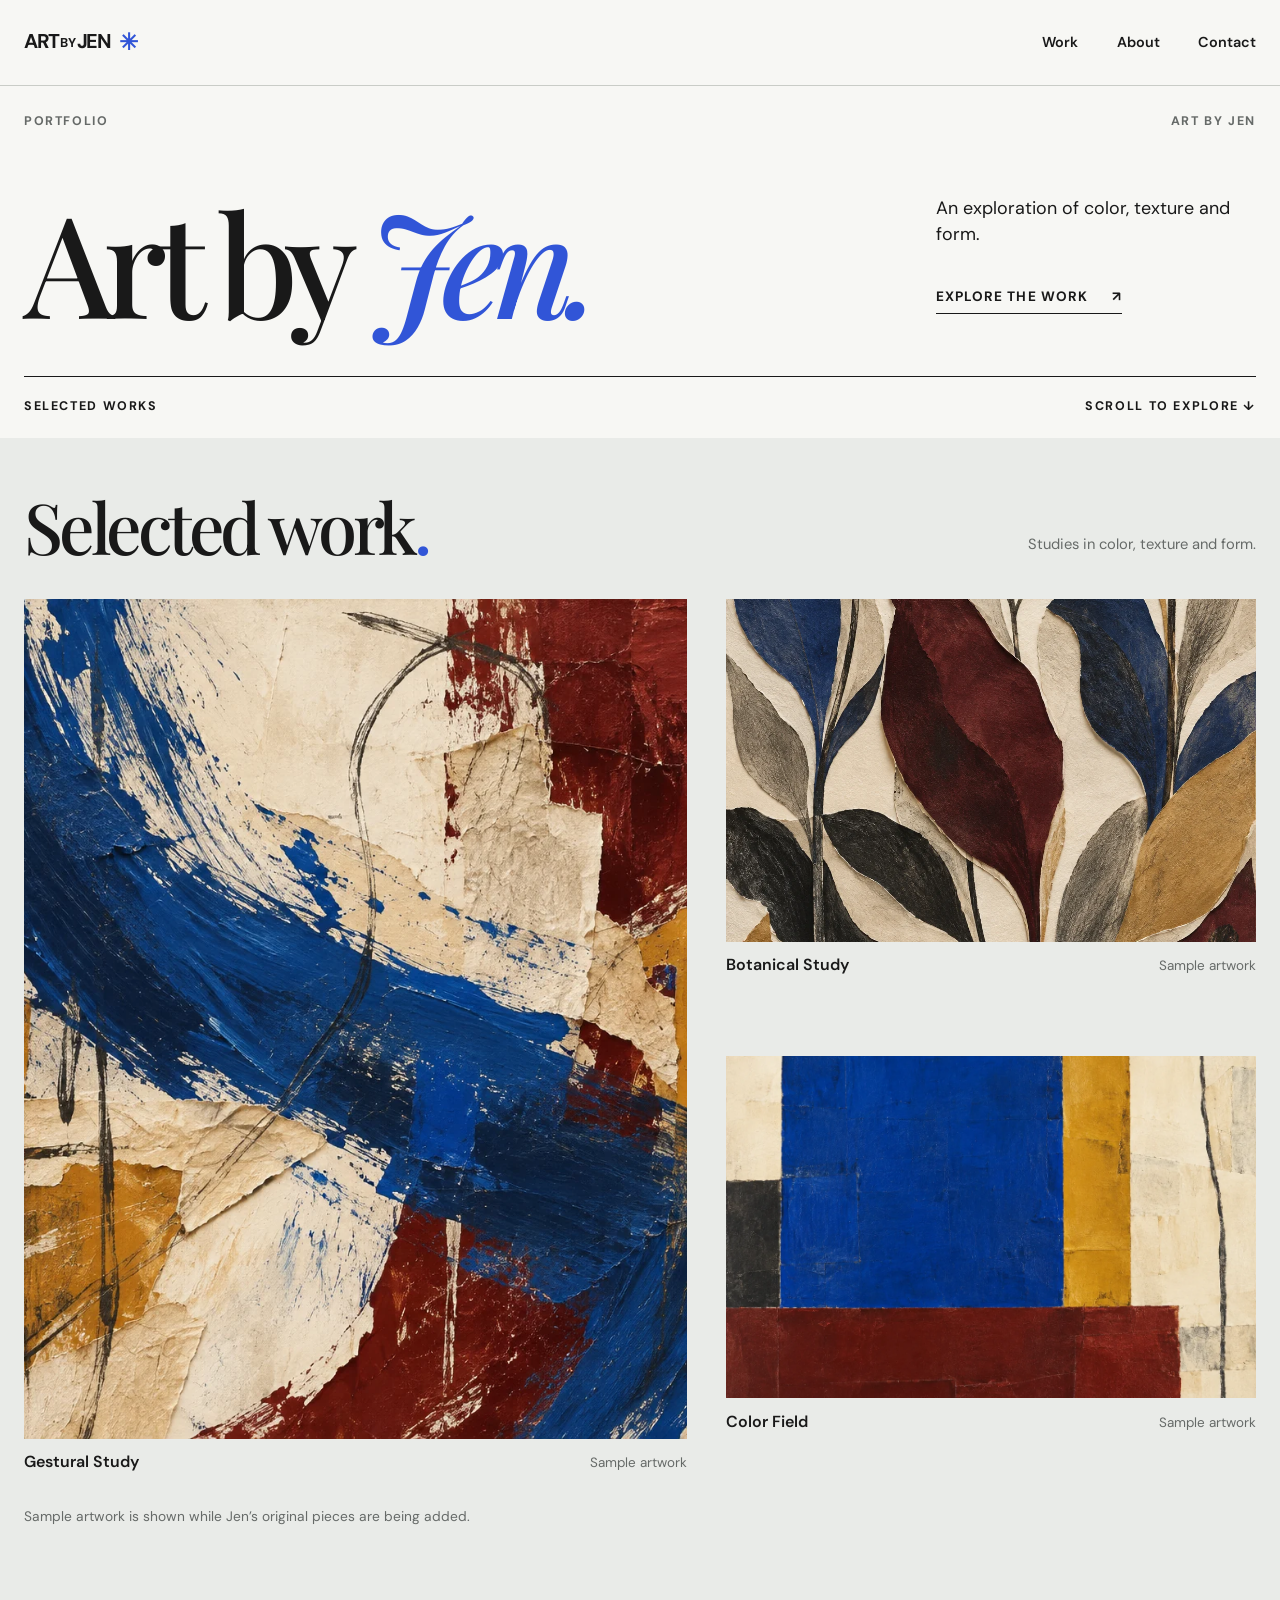
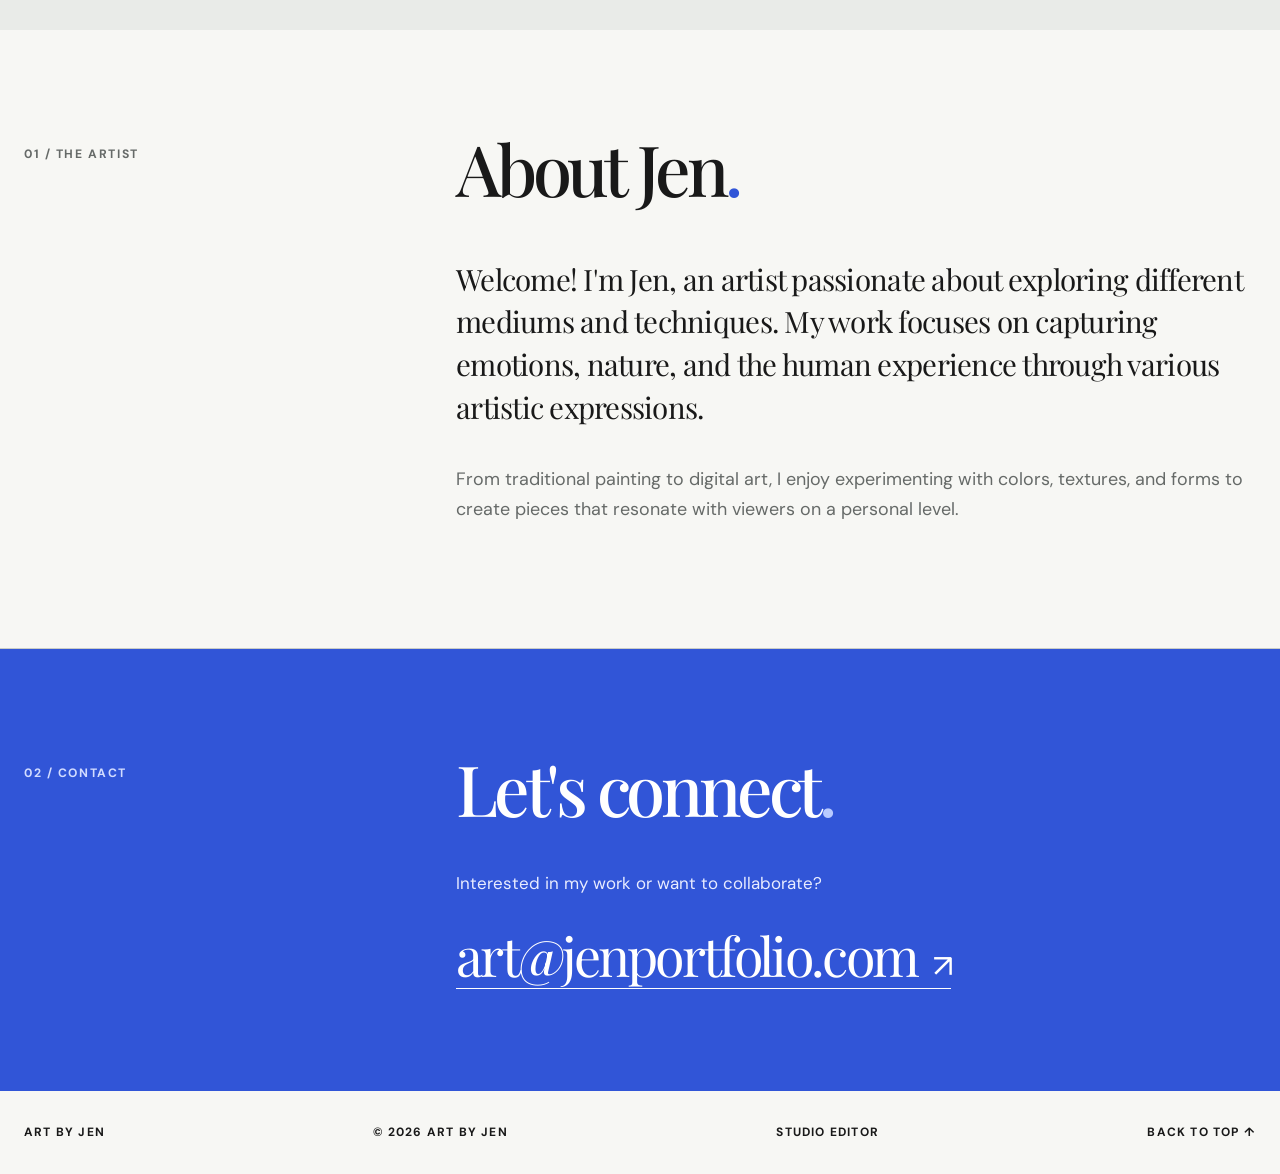
==== commit 8616ff74: "Add working studio content editor" ====
--- a/index.html
+++ b/index.html
@@ -53,6 +53,6 @@
       </div></div>
     </div></section>
   </main>
-  <footer class="site-footer"><div class="container footer-inner"><span>ART BY JEN</span><span>© <span id="year">2026</span> Art by Jen</span><a href="#top">Back to top ↑</a></div></footer>
+  <footer class="site-footer"><div class="container footer-inner"><span>ART BY JEN</span><span>© <span id="year">2026</span> Art by Jen</span><a href="admin/">Studio editor</a><a href="#top">Back to top ↑</a></div></footer>
 </body>
 </html>
